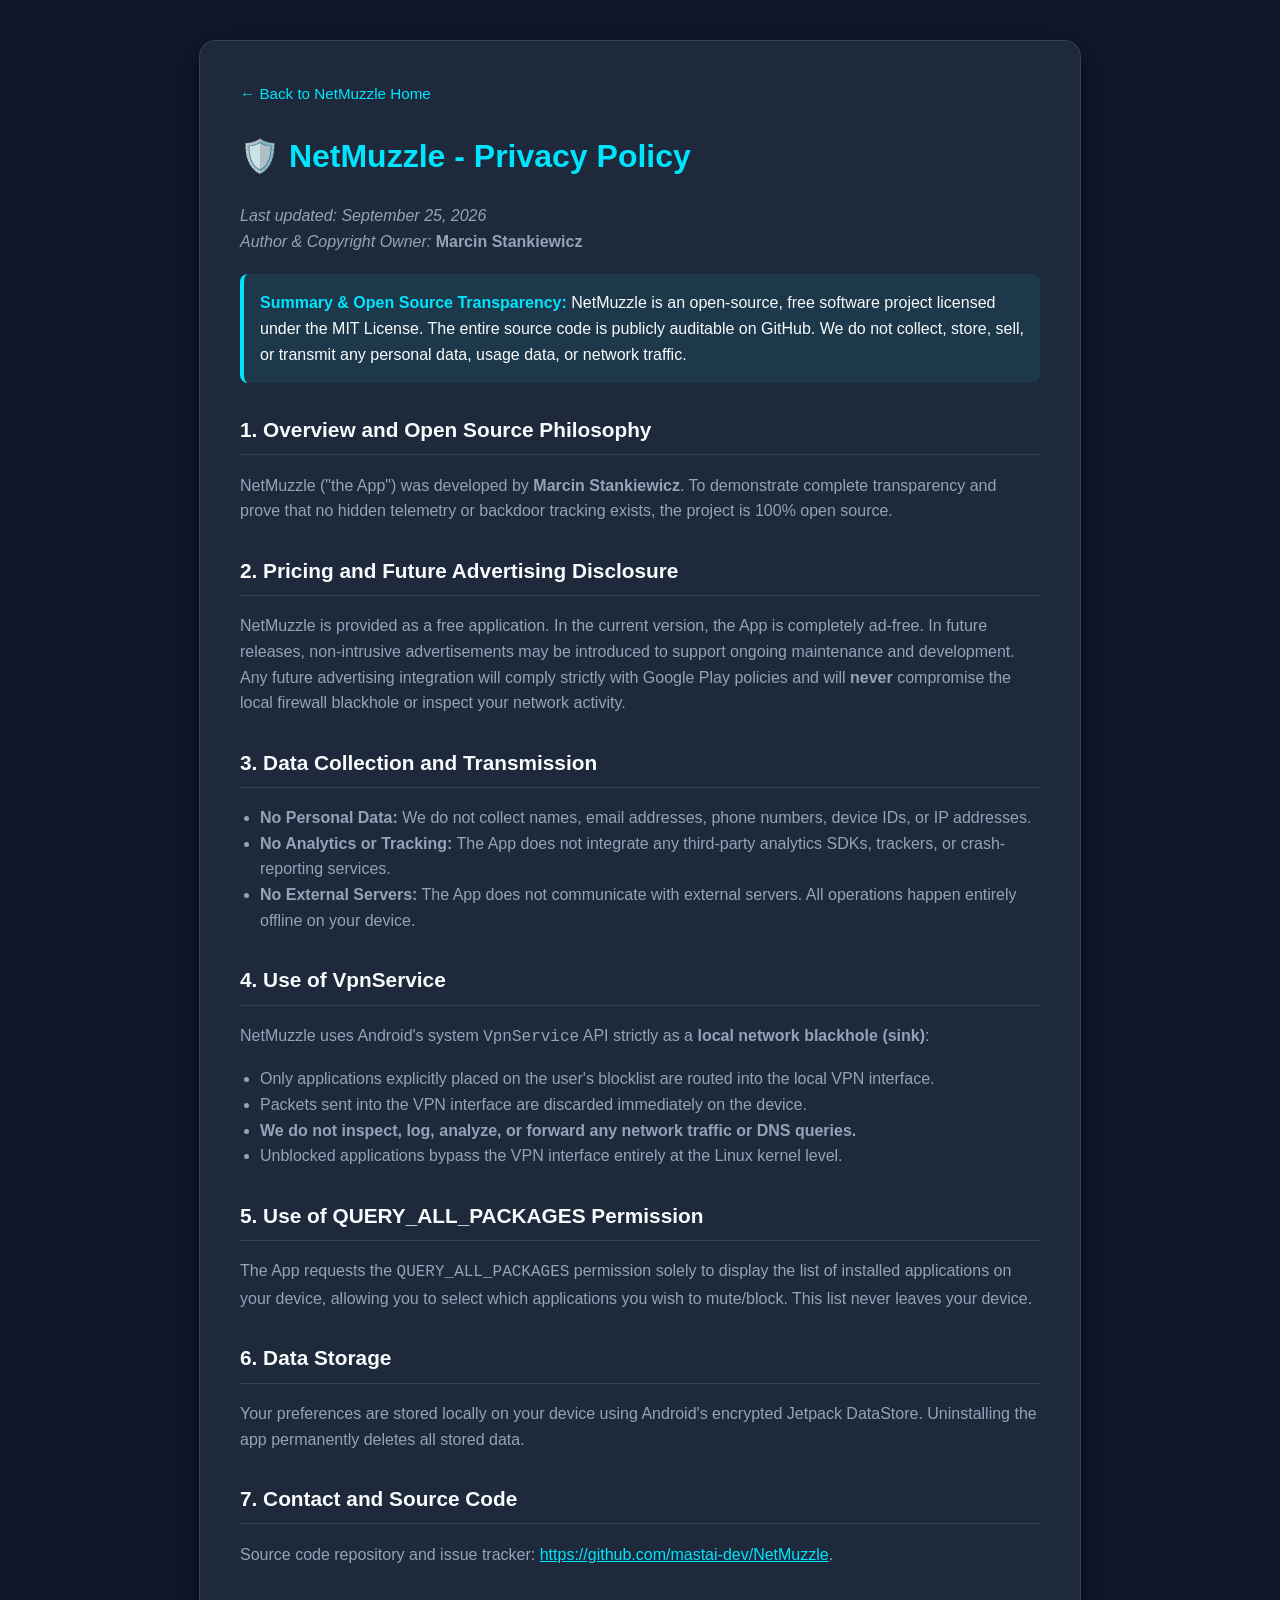
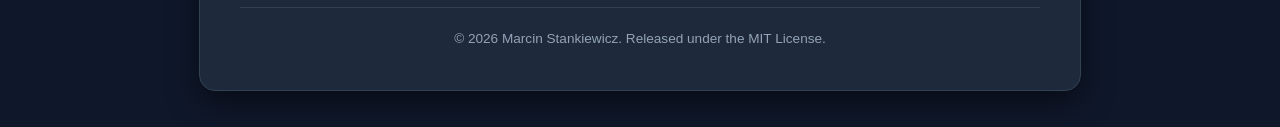
==== docs/privacy.html @ f8149abe "feat(web): deploy bilingual landing page and privacy policy to /docs for GitHub Pages" ====
<!DOCTYPE html>
<html lang="en">
<head>
    <meta charset="UTF-8">
    <meta name="viewport" content="width=device-width, initial-scale=1.0">
    <title>NetMuzzle - Privacy Policy</title>
    <style>
        :root {
            --bg-color: #0f172a;
            --card-bg: #1e293b;
            --text-primary: #f8fafc;
            --text-secondary: #94a3b8;
            --accent: #00e5ff;
            --border: #334155;
        }
        body {
            font-family: -apple-system, BlinkMacSystemFont, "Segoe UI", Roboto, Helvetica, Arial, sans-serif;
            background-color: var(--bg-color);
            color: var(--text-primary);
            margin: 0;
            padding: 40px 20px;
            line-height: 1.6;
        }
        .container {
            max-width: 800px;
            margin: 0 auto;
            background: var(--card-bg);
            padding: 40px;
            border-radius: 16px;
            border: 1px solid var(--border);
            box-shadow: 0 10px 30px rgba(0,0,0,0.5);
        }
        h1 {
            color: var(--accent);
            font-size: 2rem;
            margin-top: 0;
            display: flex;
            align-items: center;
            gap: 12px;
        }
        h2 {
            color: var(--text-primary);
            font-size: 1.3rem;
            margin-top: 30px;
            border-bottom: 1px solid var(--border);
            padding-bottom: 8px;
        }
        p, li {
            color: var(--text-secondary);
            font-size: 1rem;
        }
        ul {
            padding-left: 20px;
        }
        .highlight-box {
            background: rgba(0, 229, 255, 0.08);
            border-left: 4px solid var(--accent);
            padding: 16px;
            border-radius: 8px;
            margin: 20px 0;
        }
        .footer {
            margin-top: 40px;
            font-size: 0.85rem;
            color: var(--text-secondary);
            text-align: center;
            border-top: 1px solid var(--border);
            padding-top: 20px;
        }
    </style>
</head>
<body>
    <div class="container">
        <div style="margin-bottom: 24px;">
            <a href="index.html" style="color: var(--accent); text-decoration: none; font-weight: 500; display: inline-flex; align-items: center; gap: 6px; font-size: 0.95rem;">&larr; Back to NetMuzzle Home</a>
        </div>
        <h1>🛡️ NetMuzzle - Privacy Policy</h1>
        <p><em>Last updated: September 25, 2026</em><br>
        <em>Author & Copyright Owner:</em> <strong>Marcin Stankiewicz</strong></p>

        <div class="highlight-box">
            <strong style="color: var(--accent);">Summary & Open Source Transparency:</strong> NetMuzzle is an open-source, free software project licensed under the MIT License. The entire source code is publicly auditable on GitHub. We do not collect, store, sell, or transmit any personal data, usage data, or network traffic.
        </div>

        <h2>1. Overview and Open Source Philosophy</h2>
        <p>NetMuzzle ("the App") was developed by <strong>Marcin Stankiewicz</strong>. To demonstrate complete transparency and prove that no hidden telemetry or backdoor tracking exists, the project is 100% open source.</p>

        <h2>2. Pricing and Future Advertising Disclosure</h2>
        <p>NetMuzzle is provided as a free application. In the current version, the App is completely ad-free. In future releases, non-intrusive advertisements may be introduced to support ongoing maintenance and development. Any future advertising integration will comply strictly with Google Play policies and will <strong>never</strong> compromise the local firewall blackhole or inspect your network activity.</p>

        <h2>3. Data Collection and Transmission</h2>
        <ul>
            <li><strong>No Personal Data:</strong> We do not collect names, email addresses, phone numbers, device IDs, or IP addresses.</li>
            <li><strong>No Analytics or Tracking:</strong> The App does not integrate any third-party analytics SDKs, trackers, or crash-reporting services.</li>
            <li><strong>No External Servers:</strong> The App does not communicate with external servers. All operations happen entirely offline on your device.</li>
        </ul>

        <h2>4. Use of VpnService</h2>
        <p>NetMuzzle uses Android's system <code>VpnService</code> API strictly as a <strong>local network blackhole (sink)</strong>:</p>
        <ul>
            <li>Only applications explicitly placed on the user's blocklist are routed into the local VPN interface.</li>
            <li>Packets sent into the VPN interface are discarded immediately on the device.</li>
            <li><strong>We do not inspect, log, analyze, or forward any network traffic or DNS queries.</strong></li>
            <li>Unblocked applications bypass the VPN interface entirely at the Linux kernel level.</li>
        </ul>

        <h2>5. Use of QUERY_ALL_PACKAGES Permission</h2>
        <p>The App requests the <code>QUERY_ALL_PACKAGES</code> permission solely to display the list of installed applications on your device, allowing you to select which applications you wish to mute/block. This list never leaves your device.</p>

        <h2>6. Data Storage</h2>
        <p>Your preferences are stored locally on your device using Android's encrypted Jetpack DataStore. Uninstalling the app permanently deletes all stored data.</p>

        <h2>7. Contact and Source Code</h2>
        <p>Source code repository and issue tracker: <a href="https://github.com/mastai-dev/NetMuzzle" style="color: var(--accent);">https://github.com/mastai-dev/NetMuzzle</a>.</p>

        <div class="footer">
            &copy; 2026 Marcin Stankiewicz. Released under the MIT License.
        </div>
    </div>
</body>
</html>
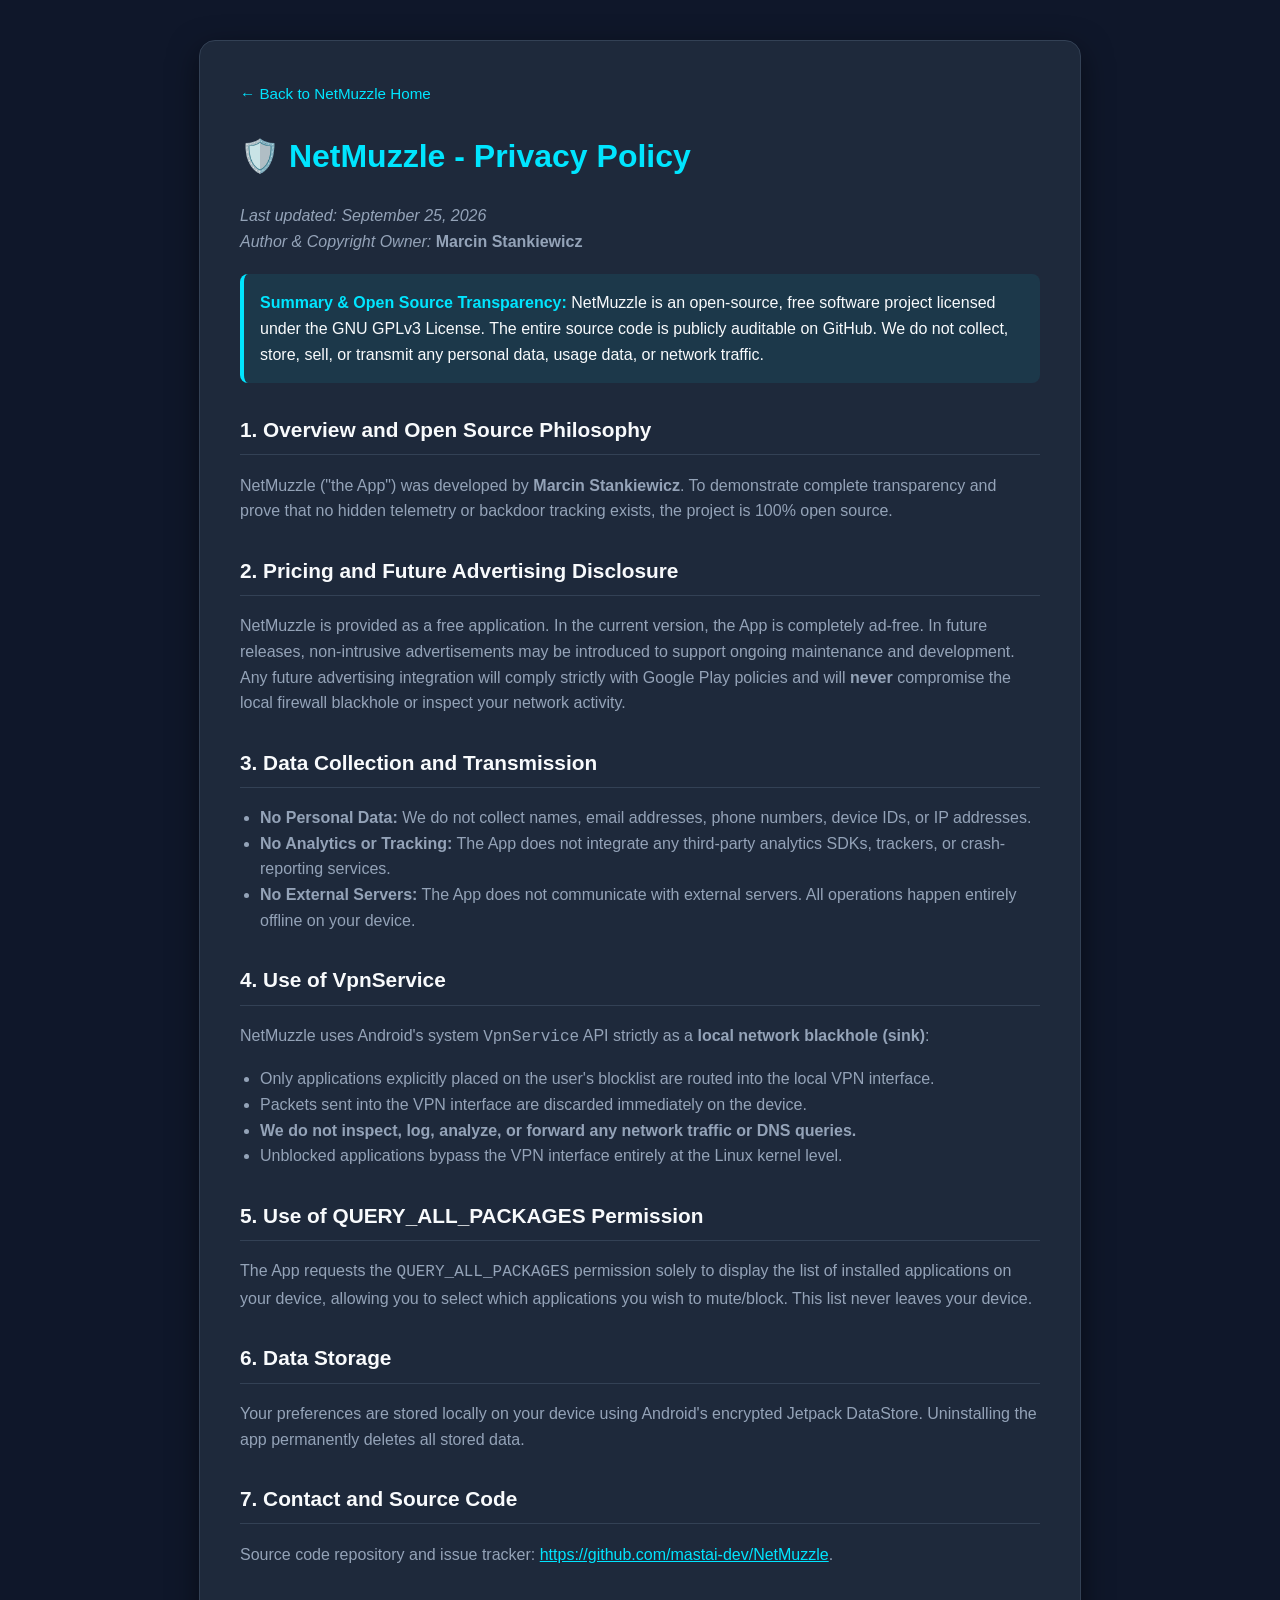
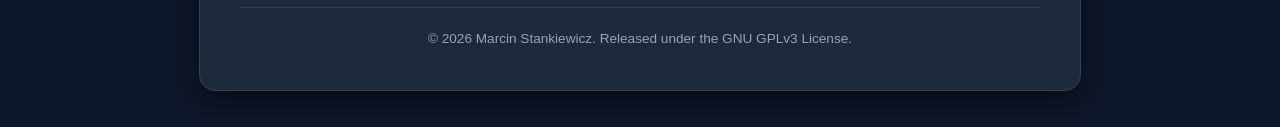
==== commit 2cfdac0a: "Initial commit: NetMuzzle v1.3.5 under GNU General Public License v3 (GPLv3)" ====
--- a/docs/privacy.html
+++ b/docs/privacy.html
@@ -79,7 +79,7 @@
         <em>Author & Copyright Owner:</em> <strong>Marcin Stankiewicz</strong></p>
 
         <div class="highlight-box">
-            <strong style="color: var(--accent);">Summary & Open Source Transparency:</strong> NetMuzzle is an open-source, free software project licensed under the MIT License. The entire source code is publicly auditable on GitHub. We do not collect, store, sell, or transmit any personal data, usage data, or network traffic.
+            <strong style="color: var(--accent);">Summary & Open Source Transparency:</strong> NetMuzzle is an open-source, free software project licensed under the GNU GPLv3 License. The entire source code is publicly auditable on GitHub. We do not collect, store, sell, or transmit any personal data, usage data, or network traffic.
         </div>
 
         <h2>1. Overview and Open Source Philosophy</h2>
@@ -114,7 +114,7 @@
         <p>Source code repository and issue tracker: <a href="https://github.com/mastai-dev/NetMuzzle" style="color: var(--accent);">https://github.com/mastai-dev/NetMuzzle</a>.</p>
 
         <div class="footer">
-            &copy; 2026 Marcin Stankiewicz. Released under the MIT License.
+            &copy; 2026 Marcin Stankiewicz. Released under the GNU GPLv3 License.
         </div>
     </div>
 </body>
